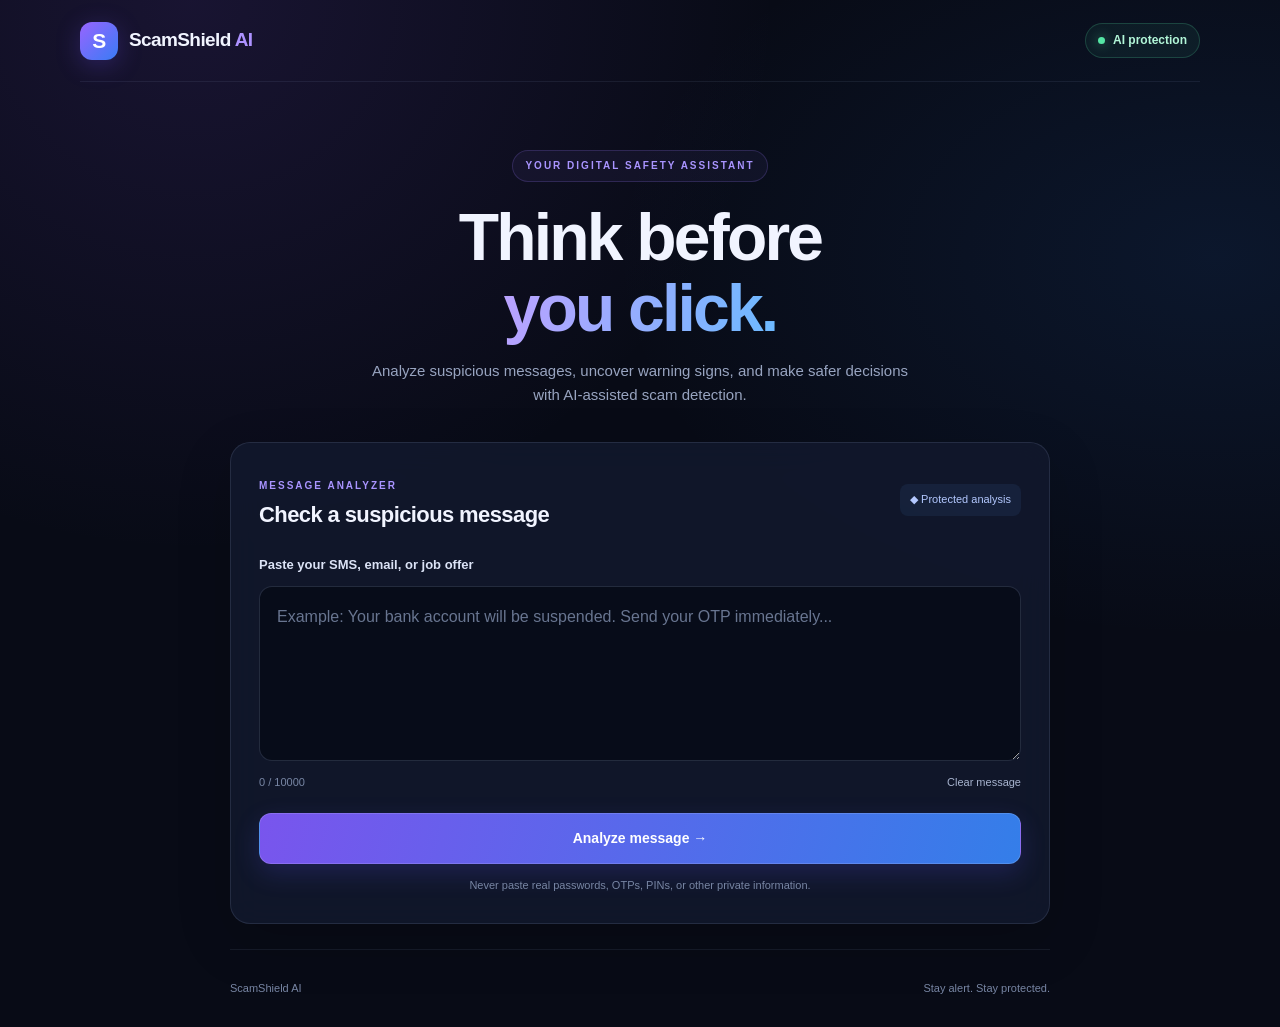
==== static/index.html @ 2cc8d0f4 "Build ScamShield AI web interface with Gemini analysis" ====
<!DOCTYPE html>
<html lang="en">
<head>
  <meta charset="UTF-8">
  <meta name="viewport" content="width=device-width, initial-scale=1.0">
  <meta name="theme-color" content="#0b1020">
  <title>ScamShield AI — Message Security</title>
  <link rel="stylesheet" href="/static/style.css">
  <script src="/static/script.js" defer></script>
</head>
<body>
  <header class="topbar">
    <a class="brand" href="/">
      <span class="brand-icon">S</span>
      <span>ScamShield<span class="accent"> AI</span></span>
    </a>
    <span class="status"><span class="dot"></span> AI protection</span>
  </header>

  <main class="container">
    <section class="hero">
      <div class="eyebrow">YOUR DIGITAL SAFETY ASSISTANT</div>
      <h1>Think before<br><span class="gradient">you click.</span></h1>
      <p>Analyze suspicious messages, uncover warning signs, and make safer decisions with AI-assisted scam detection.</p>
    </section>

    <section class="analyzer panel">
      <div class="section-heading">
        <div>
          <span class="step-label">MESSAGE ANALYZER</span>
          <h2>Check a suspicious message</h2>
        </div>
        <span class="shield">◆ Protected analysis</span>
      </div>

      <label for="message">Paste your SMS, email, or job offer</label>
      <textarea id="message" maxlength="10000"
        placeholder="Example: Your bank account will be suspended. Send your OTP immediately..."
        aria-describedby="char-count"></textarea>

      <div class="input-footer">
        <span id="char-count">0 / 10000</span>
        <button id="clear-btn" class="text-button" type="button">Clear message</button>
      </div>

      <button id="analyze-btn" class="primary-button" type="button">
        <span id="button-text">Analyze message <span aria-hidden="true">→</span></span>
      </button>

      <p class="privacy-note">Never paste real passwords, OTPs, PINs, or other private information.</p>
      <p id="error-message" class="error" role="alert" hidden></p>
    </section>

    <section id="results" class="results" aria-live="polite" hidden>
      <div class="section-heading">
        <div>
          <span class="step-label">ANALYSIS REPORT</span>
          <h2>Your results</h2>
        </div>
      </div>

      <div class="panel risk-panel">
        <div class="risk-top">
          <div>
            <span class="muted">DETECTED RISK</span>
            <h3 id="risk-level">Analyzing...</h3>
            <p id="assessment"></p>
          </div>
          <div class="score-circle">
            <strong id="risk-score">0</strong>
            <span>risk points</span>
          </div>
        </div>
        <div class="meta-row">
          <span>Category</span>
          <strong id="category">—</strong>
        </div>
      </div>

      <div class="panel result-section">
        <span class="step-label">EVIDENCE</span>
        <h3>Warning indicators</h3>
        <ul id="indicators"></ul>
      </div>

      <div class="panel result-section">
        <span class="step-label">AI INSIGHTS</span>
        <h3>What the AI found</h3>
        <p id="ai-analysis" class="ai-copy"></p>
      </div>

      <div class="panel action-panel">
        <span class="step-label">RECOMMENDED NEXT STEP</span>
        <p id="recommended-action"></p>
      </div>

      <p class="disclaimer">ScamShield identifies warning indicators; it cannot prove that a message is fraudulent or guarantee that a message is safe.</p>
    </section>

    <footer>
      <span>ScamShield AI</span>
      <span>Stay alert. Stay protected.</span>
    </footer>
  </main>
</body>
</html>
---- static/style.css ----
/* =========================================
   ScamShield AI — Main Website Styles
   ========================================= */

:root {
  color-scheme: dark;
  --bg: #080b16;
  --bg-soft: #0e1324;
  --panel: rgba(18, 25, 45, 0.88);
  --panel-border: rgba(151, 165, 205, 0.15);
  --text: #f1f4ff;
  --muted: #98a4c0;
  --purple: #9b78ff;
  --blue: #5ba7ff;
  --green: #55e6a5;
  --red: #ff7185;
  --yellow: #ffcf70;
  --radius: 20px;
}

* {
  box-sizing: border-box;
}

html {
  scroll-behavior: smooth;
}

body {
  margin: 0;
  min-height: 100vh;
  color: var(--text);
  background:
    radial-gradient(
      ellipse at 15% 0%,
      rgba(111, 66, 193, 0.16),
      transparent 38%
    ),
    radial-gradient(
      ellipse at 95% 25%,
      rgba(37, 109, 205, 0.12),
      transparent 35%
    ),
    var(--bg);
  font-family:
    Inter, -apple-system, BlinkMacSystemFont, "Segoe UI",
    sans-serif;
  line-height: 1.6;
}

button,
textarea {
  font: inherit;
}

button {
  -webkit-tap-highlight-color: transparent;
}

button:focus-visible,
textarea:focus-visible,
a:focus-visible {
  outline: 2px solid var(--blue);
  outline-offset: 4px;
}

a {
  color: inherit;
  text-decoration: none;
}

/* Top navigation */

.topbar {
  width: min(1120px, calc(100% - 40px));
  margin: auto;
  min-height: 82px;
  display: flex;
  align-items: center;
  justify-content: space-between;
  gap: 16px;
  border-bottom: 1px solid rgba(151, 165, 205, 0.1);
}

.brand {
  display: inline-flex;
  align-items: center;
  gap: 11px;
  font-size: 19px;
  font-weight: 750;
  letter-spacing: -0.6px;
}

.brand-icon {
  display: grid;
  place-items: center;
  width: 38px;
  height: 38px;
  border-radius: 12px;
  color: white;
  font-size: 21px;
  background: linear-gradient(135deg, #9864ff, #397cf5);
  box-shadow: 0 5px 24px rgba(115, 83, 255, 0.25);
}

.accent {
  color: #ad92ff;
}

.status {
  display: inline-flex;
  align-items: center;
  gap: 8px;
  padding: 7px 12px;
  border: 1px solid rgba(85, 230, 165, 0.2);
  border-radius: 999px;
  color: #b2f6d8;
  background: rgba(85, 230, 165, 0.06);
  font-size: 12px;
  font-weight: 600;
}

.dot {
  width: 7px;
  height: 7px;
  border-radius: 50%;
  background: var(--green);
  box-shadow: 0 0 12px rgba(85, 230, 165, 0.6);
}

/* Main layout */

.container {
  width: min(820px, calc(100% - 40px));
  margin: auto;
}

.hero {
  padding: 68px 0 35px;
  text-align: center;
}

.eyebrow,
.step-label {
  color: #a994ff;
  font-size: 10px;
  font-weight: 800;
  letter-spacing: 2px;
}

.eyebrow {
  display: inline-block;
  padding: 7px 12px;
  border: 1px solid rgba(155, 120, 255, 0.2);
  border-radius: 999px;
  background: rgba(155, 120, 255, 0.06);
}

.hero h1 {
  margin: 20px 0 14px;
  font-size: clamp(42px, 7vw, 66px);
  line-height: 1.08;
  letter-spacing: -2.8px;
  font-weight: 800;
}

.gradient {
  color: #ad92ff;
  background: linear-gradient(100deg, #bba2ff, #6cb9ff);
  -webkit-background-clip: text;
  background-clip: text;
  -webkit-text-fill-color: transparent;
}

.hero > p {
  max-width: 550px;
  margin: 0 auto;
  color: var(--muted);
  font-size: 15px;
}

/* Cards */

.panel {
  border: 1px solid var(--panel-border);
  border-radius: var(--radius);
  background: var(--panel);
  box-shadow: 0 18px 55px rgba(0, 0, 0, 0.16);
  backdrop-filter: blur(16px);
  -webkit-backdrop-filter: blur(16px);
}

.analyzer {
  padding: 28px;
}

.section-heading {
  display: flex;
  align-items: center;
  justify-content: space-between;
  gap: 16px;
  margin-bottom: 25px;
}

.section-heading h2 {
  margin: 5px 0 0;
  font-size: 22px;
  line-height: 1.3;
  letter-spacing: -0.6px;
}

.shield {
  padding: 7px 10px;
  border-radius: 8px;
  color: #b4c8ff;
  background: rgba(91, 167, 255, 0.08);
  font-size: 11px;
  white-space: nowrap;
}

label {
  display: block;
  margin-bottom: 10px;
  color: #dce3f6;
  font-size: 13px;
  font-weight: 650;
}

textarea {
  display: block;
  width: 100%;
  min-height: 175px;
  padding: 17px;
  resize: vertical;
  border: 1px solid rgba(151, 165, 205, 0.2);
  border-radius: 13px;
  outline: none;
  color: var(--text);
  background: rgba(5, 9, 20, 0.7);
  transition: border-color 0.2s, box-shadow 0.2s;
}

textarea::placeholder {
  color: #687590;
}

textarea:focus {
  border-color: rgba(155, 120, 255, 0.8);
  box-shadow: 0 0 0 4px rgba(155, 120, 255, 0.09);
}

.input-footer {
  display: flex;
  justify-content: space-between;
  align-items: center;
  gap: 12px;
  margin: 9px 0 18px;
  color: #7886a4;
  font-size: 11px;
}

.text-button {
  padding: 4px 0;
  border: 0;
  color: #a9b5d0;
  background: transparent;
  cursor: pointer;
}

.text-button:hover {
  color: white;
}

.primary-button {
  display: flex;
  align-items: center;
  justify-content: center;
  gap: 10px;
  width: 100%;
  min-height: 51px;
  padding: 12px 20px;
  border: 1px solid rgba(255, 255, 255, 0.14);
  border-radius: 12px;
  color: white;
  background: linear-gradient(105deg, #7955ed, #347ee9);
  box-shadow: 0 9px 26px rgba(94, 82, 238, 0.2);
  font-size: 14px;
  font-weight: 750;
  cursor: pointer;
  transition: transform 0.2s, filter 0.2s, opacity 0.2s;
}

.primary-button:hover:not(:disabled) {
  transform: translateY(-2px);
  filter: brightness(1.1);
}

.primary-button:active:not(:disabled) {
  transform: translateY(0);
}

.primary-button:disabled {
  opacity: 0.65;
  cursor: wait;
}

.privacy-note {
  margin: 13px 0 0;
  color: #7886a4;
  font-size: 11px;
  text-align: center;
}

.error {
  margin: 15px 0 0;
  padding: 12px;
  border: 1px solid rgba(255, 113, 133, 0.25);
  border-radius: 10px;
  color: #ffabb7;
  background: rgba(255, 113, 133, 0.07);
  font-size: 13px;
}

/* Results */

.results {
  margin-top: 42px;
  scroll-margin-top: 24px;
}

.results[hidden] {
  display: none;
}

.risk-panel {
  padding: 25px;
  margin-bottom: 16px;
}

.risk-top {
  display: flex;
  justify-content: space-between;
  align-items: center;
  gap: 20px;
}

.muted {
  color: var(--muted);
  font-size: 10px;
  font-weight: 800;
  letter-spacing: 1.5px;
}

.risk-top h3 {
  margin: 6px 0;
  font-size: 28px;
  line-height: 1.2;
  overflow-wrap: anywhere;
}

.risk-top p {
  margin: 0;
  color: var(--muted);
  font-size: 13px;
}

.score-circle {
  display: flex;
  flex-shrink: 0;
  flex-direction: column;
  align-items: center;
  justify-content: center;
  width: 94px;
  height: 94px;
  border: 1px solid rgba(155, 120, 255, 0.3);
  border-radius: 50%;
  background: rgba(155, 120, 255, 0.08);
}

.score-circle strong {
  font-size: 29px;
  line-height: 1.2;
}

.score-circle span {
  color: var(--muted);
  font-size: 9px;
}

.meta-row {
  display: flex;
  justify-content: space-between;
  align-items: center;
  gap: 12px;
  margin-top: 24px;
  padding-top: 17px;
  border-top: 1px solid var(--panel-border);
  color: var(--muted);
  font-size: 12px;
}

.meta-row strong {
  color: #d9dfff;
  text-align: right;
}

.result-section,
.action-panel {
  padding: 23px;
  margin-bottom: 16px;
}

.result-section h3 {
  margin: 6px 0 15px;
  font-size: 18px;
}

#indicators {
  display: grid;
  gap: 10px;
  margin: 0;
  padding: 0;
  list-style: none;
}

#indicators li {
  position: relative;
  padding: 12px 14px 12px 35px;
  border: 1px solid rgba(151, 165, 205, 0.1);
  border-radius: 10px;
  color: #d6deef;
  background: rgba(255, 255, 255, 0.025);
  font-size: 13px;
  overflow-wrap: anywhere;
}

#indicators li::before {
  position: absolute;
  top: 12px;
  left: 13px;
  content: "!";
  display: grid;
  place-items: center;
  width: 15px;
  height: 15px;
  border-radius: 50%;
  color: var(--yellow);
  background: rgba(255, 207, 112, 0.12);
  font-size: 10px;
  font-weight: 900;
}

#indicators li.no-indicators {
  padding-left: 14px;
  color: #b2f6d8;
}

#indicators li.no-indicators::before {
  display: none;
}

.ai-copy {
  margin: 0;
  color: #c1cbe1;
  font-size: 14px;
  line-height: 1.85;
  overflow-wrap: anywhere;
  white-space: pre-wrap;
}

.action-panel {
  border-color: rgba(85, 230, 165, 0.16);
  background: linear-gradient(
    130deg,
    rgba(35, 112, 94, 0.12),
    rgba(18, 25, 45, 0.9)
  );
}

.action-panel .step-label {
  color: var(--green);
}

.action-panel p {
  margin: 10px 0 0;
  color: #d7f7e8;
  font-size: 14px;
  line-height: 1.8;
}

.disclaimer {
  margin: 16px 0 0;
  color: #7886a4;
  font-size: 11px;
  text-align: center;
}

/* Risk levels — JavaScript can apply these classes */

.risk-high .risk-top h3 {
  color: var(--red);
}

.risk-medium .risk-top h3 {
  color: var(--yellow);
}

.risk-low .risk-top h3 {
  color: var(--blue);
}

.risk-safe .risk-top h3 {
  color: var(--green);
}

/* Footer */

footer {
  display: flex;
  justify-content: space-between;
  gap: 15px;
  padding: 30px 0;
  margin-top: 25px;
  border-top: 1px solid rgba(151, 165, 205, 0.1);
  color: #7886a4;
  font-size: 11px;
}

/* Responsive layout */

@media (max-width: 600px) {
  .topbar {
    width: calc(100% - 28px);
    min-height: 70px;
  }

  .container {
    width: calc(100% - 28px);
  }

  .hero {
    padding: 48px 0 27px;
  }

  .hero h1 {
    letter-spacing: -1.8px;
  }

  .hero > p {
    font-size: 13px;
  }

  .analyzer {
    padding: 19px;
  }

  .section-heading {
    align-items: flex-start;
  }

  .section-heading h2 {
    font-size: 19px;
  }

  .shield {
    display: none;
  }

  textarea {
    min-height: 155px;
  }

  .risk-panel,
  .result-section,
  .action-panel {
    padding: 18px;
  }

  .risk-top {
    align-items: flex-start;
    gap: 12px;
  }

  .risk-top h3 {
    font-size: 23px;
  }

  .score-circle {
    width: 76px;
    height: 76px;
  }

  .score-circle strong {
    font-size: 24px;
  }

  footer {
    font-size: 10px;
  }
}

@media (prefers-reduced-motion: reduce) {
  *,
  *::before,
  *::after {
    scroll-behavior: auto !important;
    transition-duration: 0.01ms !important;
    animation-duration: 0.01ms !important;
  }
}
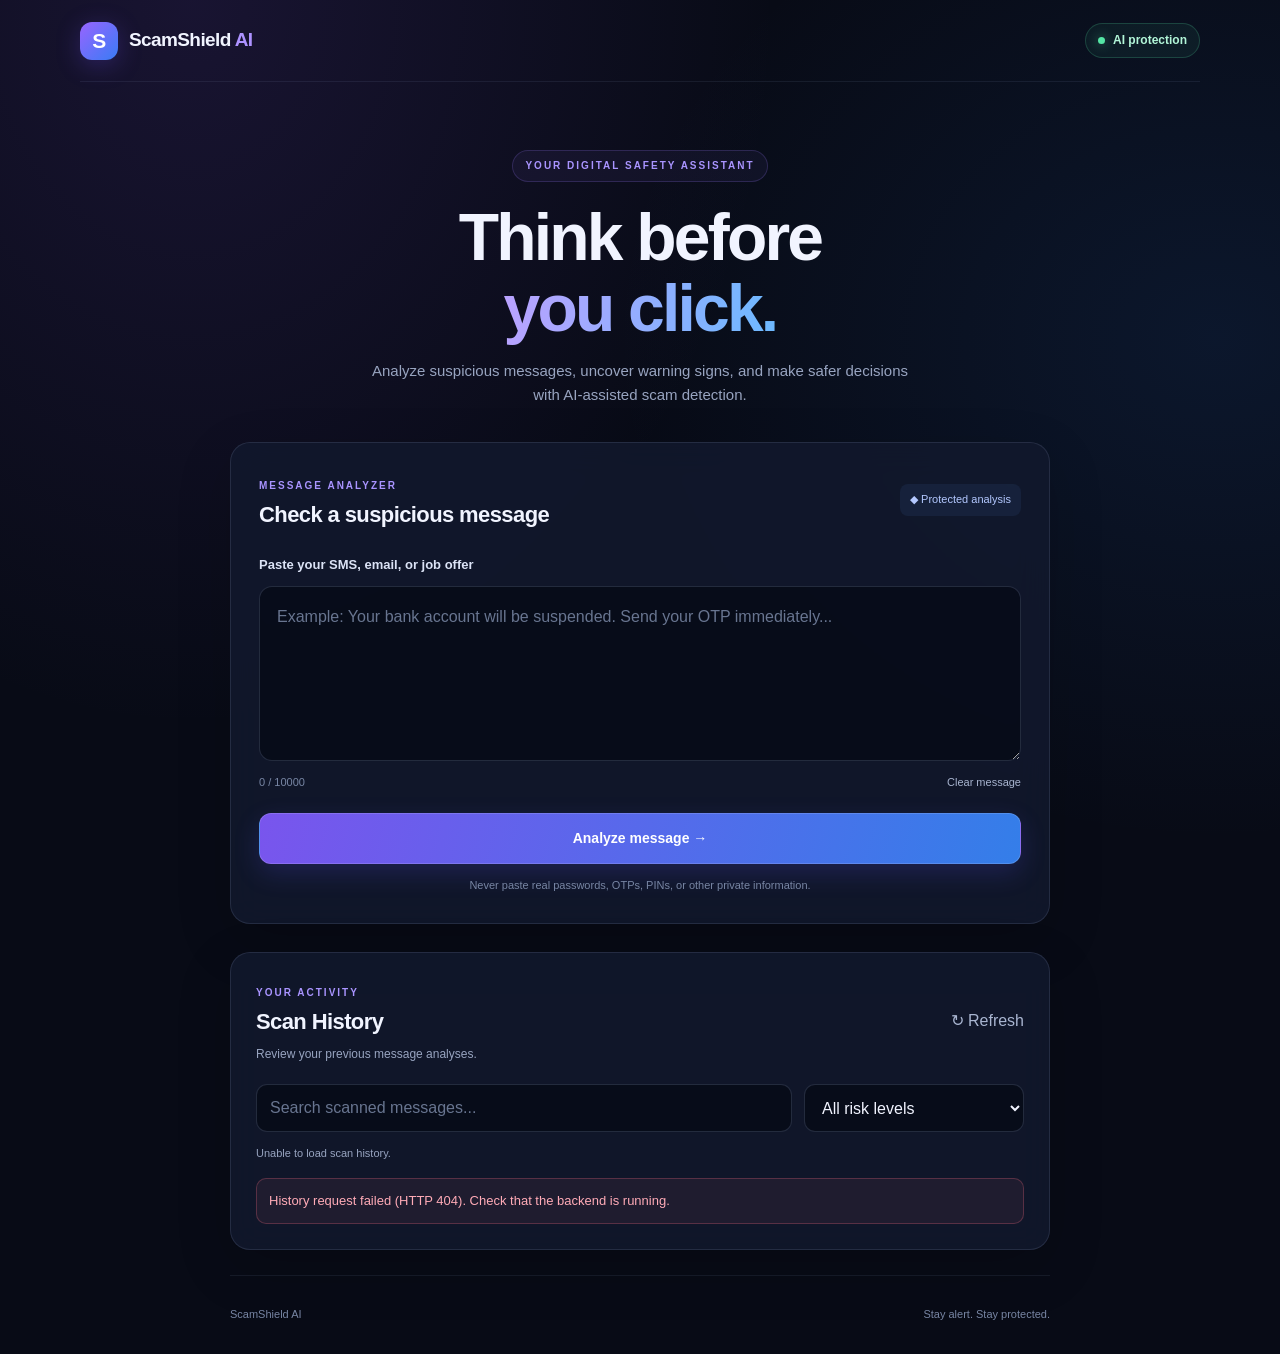
==== commit 5ff9c65e: "Add scan history dashboard with search and risk filters" ====
--- a/static/index.html
+++ b/static/index.html
@@ -5,13 +5,15 @@
   <meta charset="UTF-8">
   <meta name="viewport" content="width=device-width, initial-scale=1.0">
   <meta name="theme-color" content="#0b1020">
+  <meta name="description" content="Analyze suspicious messages and discover potential scam warning signs with ScamShield AI.">
   <title>ScamShield AI — Message Security</title>
   <link rel="stylesheet" href="/static/style.css">
   <script src="/static/script.js" defer></script>
 </head>
+
 <body>
   <header class="topbar">
-    <a class="brand" href="/">
+    <a class="brand" href="/" aria-label="ScamShield AI home">
       <span class="brand-icon">S</span>
       <span>ScamShield<span class="accent"> AI</span></span>
     </a>
@@ -19,12 +21,17 @@
   </header>
 
   <main class="container">
+    <!-- Hero -->
     <section class="hero">
       <div class="eyebrow">YOUR DIGITAL SAFETY ASSISTANT</div>
       <h1>Think before<br><span class="gradient">you click.</span></h1>
-      <p>Analyze suspicious messages, uncover warning signs, and make safer decisions with AI-assisted scam detection.</p>
-    </section>
-
+      <p>
+        Analyze suspicious messages, uncover warning signs, and make
+        safer decisions with AI-assisted scam detection.
+      </p>
+    </section>
+
+    <!-- Message Analyzer -->
     <section class="analyzer panel">
       <div class="section-heading">
         <div>
@@ -35,23 +42,33 @@
       </div>
 
       <label for="message">Paste your SMS, email, or job offer</label>
-      <textarea id="message" maxlength="10000"
+      <textarea
+        id="message"
+        maxlength="10000"
         placeholder="Example: Your bank account will be suspended. Send your OTP immediately..."
-        aria-describedby="char-count"></textarea>
+        aria-describedby="char-count"
+      ></textarea>
 
       <div class="input-footer">
         <span id="char-count">0 / 10000</span>
-        <button id="clear-btn" class="text-button" type="button">Clear message</button>
+        <button id="clear-btn" class="text-button" type="button">
+          Clear message
+        </button>
       </div>
 
       <button id="analyze-btn" class="primary-button" type="button">
-        <span id="button-text">Analyze message <span aria-hidden="true">→</span></span>
+        <span id="button-text">
+          Analyze message <span aria-hidden="true">→</span>
+        </span>
       </button>
 
-      <p class="privacy-note">Never paste real passwords, OTPs, PINs, or other private information.</p>
+      <p class="privacy-note">
+        Never paste real passwords, OTPs, PINs, or other private information.
+      </p>
       <p id="error-message" class="error" role="alert" hidden></p>
     </section>
 
+    <!-- Current Analysis Results -->
     <section id="results" class="results" aria-live="polite" hidden>
       <div class="section-heading">
         <div>
@@ -67,11 +84,13 @@
             <h3 id="risk-level">Analyzing...</h3>
             <p id="assessment"></p>
           </div>
+
           <div class="score-circle">
             <strong id="risk-score">0</strong>
             <span>risk points</span>
           </div>
         </div>
+
         <div class="meta-row">
           <span>Category</span>
           <strong id="category">—</strong>
@@ -95,13 +114,116 @@
         <p id="recommended-action"></p>
       </div>
 
-      <p class="disclaimer">ScamShield identifies warning indicators; it cannot prove that a message is fraudulent or guarantee that a message is safe.</p>
-    </section>
-
+      <p class="disclaimer">
+        ScamShield identifies warning indicators; it cannot prove that a
+        message is fraudulent or guarantee that a message is safe.
+      </p>
+    </section>
+
+    <!-- Day 49: Scan History Dashboard -->
+    <section id="history-dashboard" class="history-dashboard panel">
+      <div class="section-heading">
+        <div>
+          <span class="step-label">YOUR ACTIVITY</span>
+          <h2>Scan History</h2>
+          <p class="history-subtitle">
+            Review your previous message analyses.
+          </p>
+        </div>
+
+        <button
+          id="history-refresh"
+          class="text-button"
+          type="button"
+        >
+          ↻ Refresh
+        </button>
+      </div>
+
+      <!-- Search and risk filter -->
+      <div class="history-toolbar">
+        <input
+          id="history-search"
+          type="search"
+          placeholder="Search scanned messages..."
+          aria-label="Search scan history"
+        >
+
+        <select
+          id="history-filter"
+          aria-label="Filter by risk level"
+        >
+          <option value="ALL">All risk levels</option>
+          <option value="HIGH">High risk</option>
+          <option value="MEDIUM">Medium risk</option>
+          <option value="LOW">Low risk</option>
+          <option value="NO OBVIOUS INDICATORS">
+            No obvious indicators
+          </option>
+        </select>
+      </div>
+
+      <p id="history-count" class="history-subtitle">
+        Loading history...
+      </p>
+
+      <p id="history-error" class="error" role="alert" hidden></p>
+
+      <!-- History entries are added by script.js -->
+      <div id="history-list" class="history-list"></div>
+
+      <!-- Empty state -->
+      <div id="history-empty" class="history-empty" hidden>
+        <h3>No scans found</h3>
+        <p>Analyze a message or change your search filters.</p>
+      </div>
+
+      <!-- Selected saved scan details -->
+      <div id="history-detail" class="history-detail" hidden>
+        <div class="section-heading">
+          <div>
+            <span class="step-label">SAVED REPORT</span>
+            <h3>Previous scan details</h3>
+          </div>
+
+          <button
+            id="history-close"
+            class="text-button"
+            type="button"
+          >
+            Close
+          </button>
+        </div>
+
+        <div class="history-detail-grid">
+          <div>
+            <span class="muted">RISK LEVEL</span>
+            <h3 id="detail-risk">—</h3>
+          </div>
+
+          <div>
+            <span class="muted">RISK SCORE</span>
+            <h3 id="detail-score">—</h3>
+          </div>
+        </div>
+
+        <p class="muted">Scan date</p>
+        <p id="detail-date"></p>
+
+        <p class="muted">Original message</p>
+        <pre id="detail-message" class="history-message"></pre>
+
+        <p class="history-subtitle">
+          This is a saved summary, not a newly generated AI report.
+        </p>
+      </div>
+    </section>
+
+    <!-- Footer -->
     <footer>
       <span>ScamShield AI</span>
       <span>Stay alert. Stay protected.</span>
     </footer>
   </main>
 </body>
-</html>+</html>
--- a/static/style.css
+++ b/static/style.css
@@ -1,6 +1,7 @@
 
 /* =========================================
    ScamShield AI — Main Website Styles
+  
    ========================================= */
 
 :root {
@@ -50,7 +51,9 @@
 }
 
 button,
-textarea {
+textarea,
+input,
+select {
   font: inherit;
 }
 
@@ -60,6 +63,8 @@
 
 button:focus-visible,
 textarea:focus-visible,
+input:focus-visible,
+select:focus-visible,
 a:focus-visible {
   outline: 2px solid var(--blue);
   outline-offset: 4px;
@@ -68,6 +73,10 @@
 a {
   color: inherit;
   text-decoration: none;
+}
+
+[hidden] {
+  display: none !important;
 }
 
 /* Top navigation */
@@ -268,8 +277,13 @@
   cursor: pointer;
 }
 
-.text-button:hover {
+.text-button:hover:not(:disabled) {
   color: white;
+}
+
+.text-button:disabled {
+  opacity: 0.55;
+  cursor: wait;
 }
 
 .primary-button {
@@ -496,7 +510,7 @@
   text-align: center;
 }
 
-/* Risk levels — JavaScript can apply these classes */
+/* Risk levels */
 
 .risk-high .risk-top h3 {
   color: var(--red);
@@ -512,6 +526,225 @@
 
 .risk-safe .risk-top h3 {
   color: var(--green);
+}
+
+/* =========================================
+   DAY 49 — SCAN HISTORY DASHBOARD
+   ========================================= */
+
+.history-dashboard {
+  margin-top: 28px;
+  padding: 25px;
+  scroll-margin-top: 24px;
+}
+
+.history-dashboard .section-heading {
+  margin-bottom: 20px;
+}
+
+.history-subtitle {
+  margin: 7px 0 0;
+  color: var(--muted);
+  font-size: 12px;
+  line-height: 1.7;
+}
+
+.history-toolbar {
+  display: grid;
+  grid-template-columns: minmax(0, 1fr) minmax(170px, 220px);
+  gap: 12px;
+  margin: 20px 0 12px;
+}
+
+.history-toolbar input,
+.history-toolbar select {
+  width: 100%;
+  min-width: 0;
+  min-height: 44px;
+  padding: 10px 13px;
+  border: 1px solid rgba(151, 165, 205, 0.2);
+  border-radius: 11px;
+  color: var(--text);
+  background: rgba(5, 9, 20, 0.7);
+}
+
+.history-toolbar input::placeholder {
+  color: #687590;
+}
+
+.history-toolbar input:focus,
+.history-toolbar select:focus {
+  border-color: var(--purple);
+}
+
+.history-toolbar select option {
+  color: var(--text);
+  background: var(--bg-soft);
+}
+
+#history-count {
+  margin: 12px 0;
+  font-size: 11px;
+}
+
+.history-list {
+  display: grid;
+  gap: 10px;
+}
+
+.history-item {
+  display: flex;
+  align-items: center;
+  justify-content: space-between;
+  gap: 16px;
+  width: 100%;
+  padding: 15px;
+  border: 1px solid rgba(151, 165, 205, 0.14);
+  border-radius: 13px;
+  color: var(--text);
+  background: rgba(255, 255, 255, 0.025);
+  text-align: left;
+  cursor: pointer;
+  transition:
+    border-color 0.2s,
+    background 0.2s,
+    transform 0.2s;
+}
+
+.history-item:hover {
+  border-color: rgba(155, 120, 255, 0.6);
+  background: rgba(124, 58, 237, 0.08);
+  transform: translateY(-1px);
+}
+
+.history-item-main {
+  flex: 1;
+  min-width: 0;
+}
+
+.history-item-message {
+  display: block;
+  color: #e1e7f7;
+  font-size: 13px;
+  line-height: 1.6;
+  overflow-wrap: anywhere;
+}
+
+.history-item-date {
+  display: block;
+  margin-top: 6px;
+  color: var(--muted);
+  font-size: 10px;
+}
+
+.history-item-meta {
+  display: flex;
+  flex-shrink: 0;
+  flex-direction: column;
+  align-items: flex-end;
+  gap: 6px;
+}
+
+.history-risk {
+  font-size: 10px;
+  font-weight: 800;
+  letter-spacing: 0.7px;
+}
+
+.history-risk.risk-high {
+  color: var(--red);
+}
+
+.history-risk.risk-medium {
+  color: var(--yellow);
+}
+
+.history-risk.risk-low {
+  color: var(--blue);
+}
+
+.history-risk.risk-safe {
+  color: var(--green);
+}
+
+.history-score {
+  color: var(--muted);
+  font-size: 10px;
+}
+
+.history-empty {
+  padding: 26px 12px;
+  border: 1px dashed rgba(151, 165, 205, 0.2);
+  border-radius: 13px;
+  text-align: center;
+}
+
+.history-empty h3 {
+  margin: 0 0 6px;
+  font-size: 16px;
+}
+
+.history-empty p {
+  margin: 0;
+  color: var(--muted);
+  font-size: 12px;
+}
+
+.history-detail {
+  margin-top: 20px;
+  padding: 20px;
+  border: 1px solid rgba(155, 120, 255, 0.28);
+  border-radius: 15px;
+  background: rgba(155, 120, 255, 0.045);
+  scroll-margin-top: 24px;
+}
+
+.history-detail .section-heading {
+  margin-bottom: 18px;
+}
+
+.history-detail .section-heading h3 {
+  margin: 5px 0 0;
+  font-size: 17px;
+}
+
+.history-detail-grid {
+  display: grid;
+  grid-template-columns: 1fr 1fr;
+  gap: 14px;
+  margin: 18px 0;
+}
+
+.history-detail-grid > div {
+  padding: 14px;
+  border: 1px solid rgba(151, 165, 205, 0.12);
+  border-radius: 11px;
+  background: rgba(255, 255, 255, 0.025);
+}
+
+.history-detail-grid h3 {
+  margin: 6px 0 0;
+  font-size: 20px;
+  overflow-wrap: anywhere;
+}
+
+.history-detail > p {
+  margin: 12px 0 6px;
+}
+
+.history-message {
+  max-height: 260px;
+  overflow: auto;
+  padding: 14px;
+  border: 1px solid rgba(151, 165, 205, 0.12);
+  border-radius: 11px;
+  color: #dce3f6;
+  background: rgba(5, 9, 20, 0.6);
+  font-family: inherit;
+  font-size: 13px;
+  line-height: 1.8;
+  white-space: pre-wrap;
+  overflow-wrap: anywhere;
 }
 
 /* Footer */
@@ -595,6 +828,38 @@
     font-size: 24px;
   }
 
+  .history-dashboard {
+    padding: 18px;
+  }
+
+  .history-toolbar {
+    grid-template-columns: 1fr;
+  }
+
+  .history-item {
+    align-items: flex-start;
+    padding: 12px;
+    gap: 10px;
+  }
+
+  .history-item-meta {
+    max-width: 95px;
+    align-items: flex-end;
+    text-align: right;
+  }
+
+  .history-risk {
+    overflow-wrap: anywhere;
+  }
+
+  .history-detail {
+    padding: 14px;
+  }
+
+  .history-detail-grid {
+    gap: 9px;
+  }
+
   footer {
     font-size: 10px;
   }
@@ -608,4 +873,4 @@
     transition-duration: 0.01ms !important;
     animation-duration: 0.01ms !important;
   }
-}+}
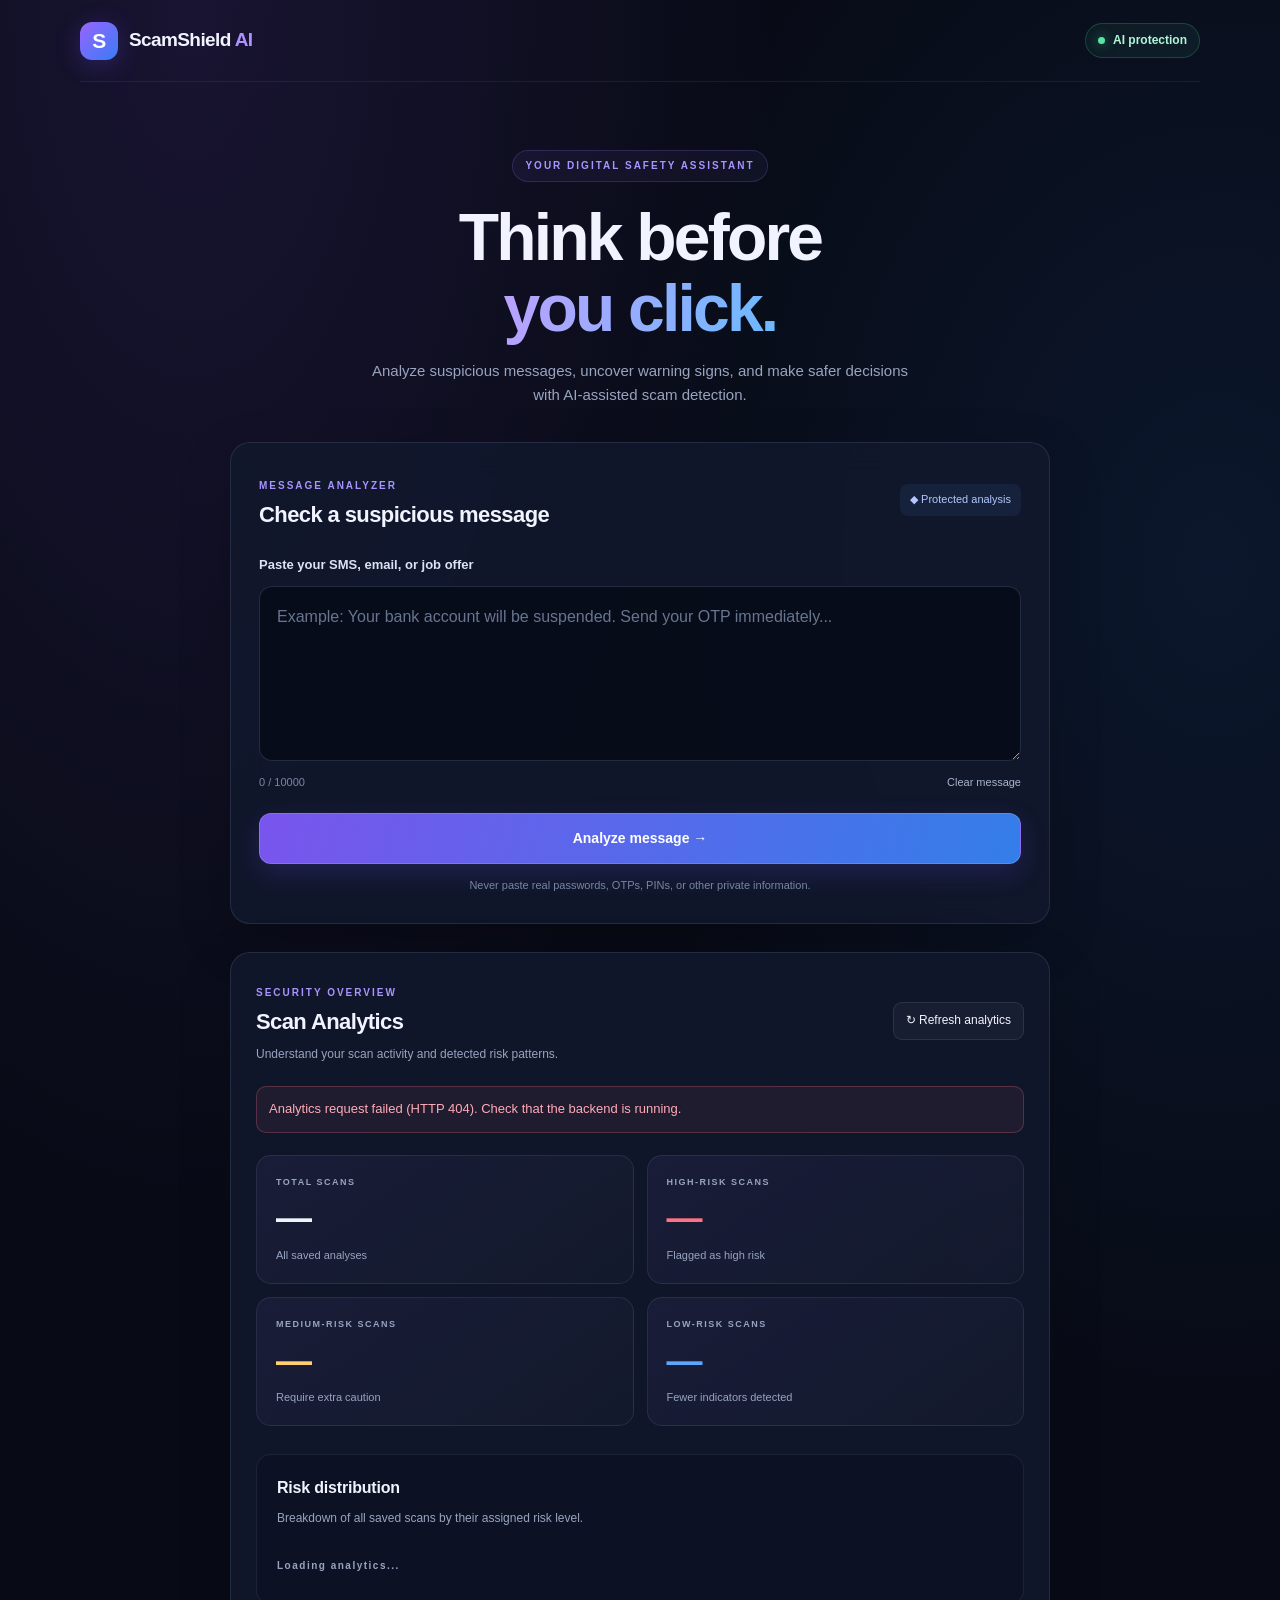
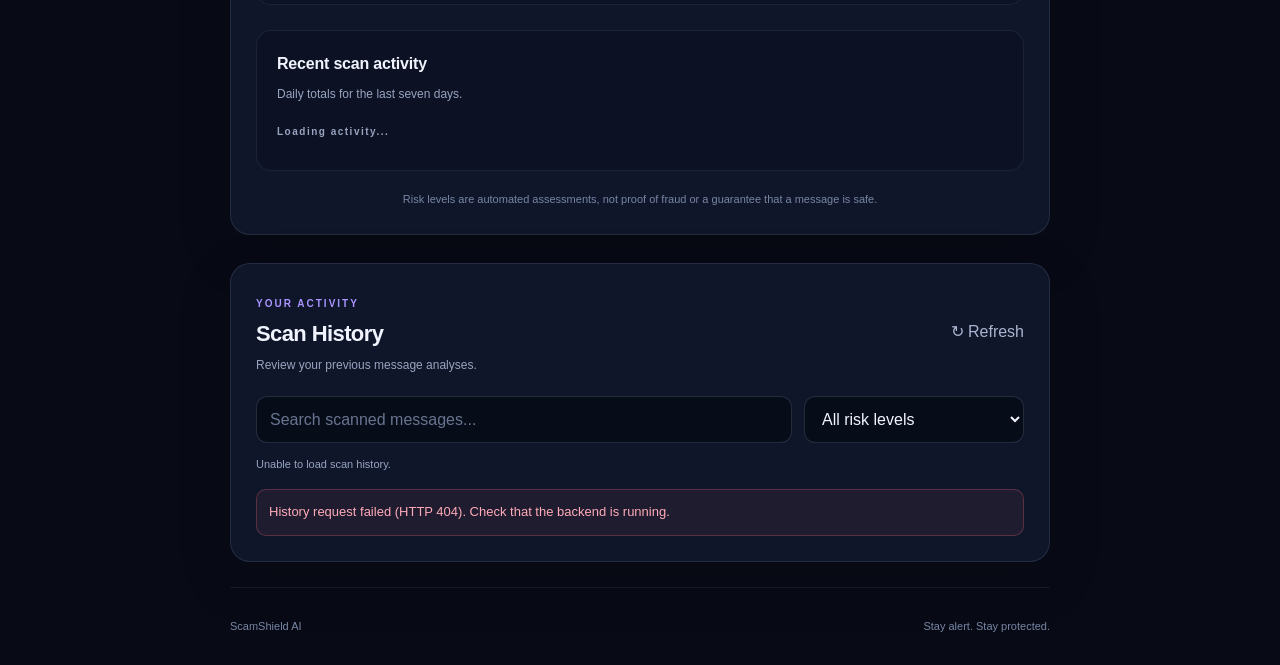
==== commit b75a229e: "Add scan analytics dashboard" ====
--- a/static/index.html
+++ b/static/index.html
@@ -120,12 +120,107 @@
       </p>
     </section>
 
+    <!-- Day 50: Scan Analytics Dashboard -->
+    <section
+      id="analytics-dashboard"
+      class="analytics-dashboard panel"
+      aria-labelledby="analytics-title"
+    >
+      <div class="section-heading">
+        <div>
+          <span class="step-label">SECURITY OVERVIEW</span>
+          <h2 id="analytics-title">Scan Analytics</h2>
+          <p class="history-subtitle">
+            Understand your scan activity and detected risk patterns.
+          </p>
+        </div>
+
+        <button
+          id="stats-refresh"
+          class="text-button"
+          type="button"
+        >
+          ↻ Refresh analytics
+        </button>
+      </div>
+
+      <p id="stats-error" class="error" role="alert" hidden></p>
+
+      <!-- Summary cards -->
+      <div class="stats-grid">
+        <article class="stat-card">
+          <span class="muted">TOTAL SCANS</span>
+          <strong id="stat-total">—</strong>
+          <span class="stat-caption">All saved analyses</span>
+        </article>
+
+        <article class="stat-card">
+          <span class="muted">HIGH-RISK SCANS</span>
+          <strong id="stat-high">—</strong>
+          <span class="stat-caption">Flagged as high risk</span>
+        </article>
+
+        <article class="stat-card">
+          <span class="muted">MEDIUM-RISK SCANS</span>
+          <strong id="stat-medium">—</strong>
+          <span class="stat-caption">Require extra caution</span>
+        </article>
+
+        <article class="stat-card">
+          <span class="muted">LOW-RISK SCANS</span>
+          <strong id="stat-low">—</strong>
+          <span class="stat-caption">Fewer indicators detected</span>
+        </article>
+      </div>
+
+      <!-- Risk distribution -->
+      <div class="analytics-section">
+        <h3>Risk distribution</h3>
+        <p class="history-subtitle">
+          Breakdown of all saved scans by their assigned risk level.
+        </p>
+
+        <div
+          id="risk-distribution"
+          class="risk-distribution"
+          aria-live="polite"
+        >
+          <p class="muted">Loading analytics...</p>
+        </div>
+      </div>
+
+      <!-- Recent activity -->
+      <div class="analytics-section">
+        <h3>Recent scan activity</h3>
+        <p class="history-subtitle">
+          Daily totals for the last seven days.
+        </p>
+
+        <div
+          id="activity-chart"
+          class="activity-chart"
+          aria-live="polite"
+        >
+          <p class="muted">Loading activity...</p>
+        </div>
+      </div>
+
+      <p class="disclaimer">
+        Risk levels are automated assessments, not proof of fraud or a
+        guarantee that a message is safe.
+      </p>
+    </section>
+
     <!-- Day 49: Scan History Dashboard -->
-    <section id="history-dashboard" class="history-dashboard panel">
+    <section
+      id="history-dashboard"
+      class="history-dashboard panel"
+      aria-labelledby="history-title"
+    >
       <div class="section-heading">
         <div>
           <span class="step-label">YOUR ACTIVITY</span>
-          <h2>Scan History</h2>
+          <h2 id="history-title">Scan History</h2>
           <p class="history-subtitle">
             Review your previous message analyses.
           </p>
@@ -226,4 +321,4 @@
     </footer>
   </main>
 </body>
-</html>
+</html>
--- a/static/style.css
+++ b/static/style.css
@@ -874,3 +874,346 @@
     animation-duration: 0.01ms !important;
   }
 }
+
+/* =========================================
+   DAY 50 - SCAN ANALYTICS DASHBOARD
+   ========================================= */
+
+.analytics-dashboard {
+  margin-top: 28px;
+  padding: 25px;
+  scroll-margin-top: 24px;
+}
+
+.analytics-dashboard .section-heading {
+  margin-bottom: 22px;
+}
+
+#stats-refresh {
+  flex-shrink: 0;
+  padding: 8px 12px;
+  border: 1px solid var(--panel-border);
+  border-radius: 9px;
+  color: var(--text);
+  background: rgba(255, 255, 255, 0.035);
+  font-size: 12px;
+  cursor: pointer;
+}
+
+#stats-refresh:hover:not(:disabled) {
+  border-color: rgba(155, 120, 255, 0.5);
+  background: rgba(155, 120, 255, 0.08);
+}
+
+#stats-refresh:disabled {
+  opacity: 0.6;
+  cursor: wait;
+}
+
+/* Summary cards */
+
+.stats-grid {
+  display: grid;
+  grid-template-columns: repeat(2, minmax(0, 1fr));
+  gap: 13px;
+  margin: 22px 0 28px;
+}
+
+.stat-card {
+  display: flex;
+  flex-direction: column;
+  align-items: flex-start;
+  gap: 7px;
+  min-width: 0;
+  padding: 19px;
+  border: 1px solid rgba(151, 165, 205, 0.14);
+  border-radius: 15px;
+  background: linear-gradient(
+    145deg,
+    rgba(155, 120, 255, 0.07),
+    rgba(255, 255, 255, 0.015)
+  );
+  transition:
+    transform 0.2s ease,
+    border-color 0.2s ease,
+    background 0.2s ease;
+}
+
+.stat-card:hover {
+  transform: translateY(-2px);
+  border-color: rgba(155, 120, 255, 0.35);
+  background: rgba(155, 120, 255, 0.07);
+}
+
+.stat-card .muted {
+  font-size: 9px;
+  line-height: 1.6;
+}
+
+.stat-card strong {
+  color: var(--text);
+  font-size: clamp(27px, 4vw, 36px);
+  font-weight: 800;
+  line-height: 1.2;
+  letter-spacing: -1px;
+  overflow-wrap: anywhere;
+}
+
+.stat-card:nth-child(2) strong {
+  color: var(--red);
+}
+
+.stat-card:nth-child(3) strong {
+  color: var(--yellow);
+}
+
+.stat-card:nth-child(4) strong {
+  color: var(--blue);
+}
+
+.stat-caption {
+  color: var(--muted);
+  font-size: 11px;
+  line-height: 1.6;
+}
+
+/* Analytics sections */
+
+.analytics-section {
+  margin-top: 25px;
+  padding: 20px;
+  border: 1px solid rgba(151, 165, 205, 0.12);
+  border-radius: 15px;
+  background: rgba(5, 9, 20, 0.25);
+}
+
+.analytics-section h3 {
+  margin: 0;
+  font-size: 16px;
+  letter-spacing: -0.2px;
+}
+
+.analytics-section > .history-subtitle {
+  margin-bottom: 20px;
+}
+
+/* Risk distribution */
+
+.risk-distribution {
+  display: grid;
+  gap: 19px;
+}
+
+.distribution-row {
+  display: grid;
+  gap: 9px;
+}
+
+.distribution-heading {
+  display: flex;
+  align-items: center;
+  justify-content: space-between;
+  gap: 12px;
+}
+
+.distribution-label {
+  color: #dce3f6;
+  font-size: 12px;
+  overflow-wrap: anywhere;
+}
+
+.distribution-value {
+  flex-shrink: 0;
+  color: var(--muted);
+  font-size: 11px;
+  font-variant-numeric: tabular-nums;
+}
+
+.distribution-track {
+  width: 100%;
+  height: 9px;
+  overflow: hidden;
+  border: 1px solid rgba(151, 165, 205, 0.08);
+  border-radius: 999px;
+  background: rgba(255, 255, 255, 0.055);
+}
+
+.distribution-fill {
+  width: 0;
+  height: 100%;
+  border-radius: inherit;
+  transition: width 0.6s ease;
+}
+
+.distribution-fill.risk-high {
+  background: linear-gradient(90deg, #f04462, #ff8495);
+  box-shadow: 0 0 12px rgba(255, 113, 133, 0.18);
+}
+
+.distribution-fill.risk-medium {
+  background: linear-gradient(90deg, #e9a52c, #ffcf70);
+}
+
+.distribution-fill.risk-low {
+  background: linear-gradient(90deg, #378ee8, #73b9ff);
+}
+
+.distribution-fill.risk-safe {
+  background: linear-gradient(90deg, #23b984, #69efb8);
+}
+
+.distribution-fill.risk-other {
+  background: linear-gradient(90deg, #8a75e8, #bba2ff);
+}
+
+/* Seven-day activity chart */
+
+.activity-chart {
+  min-width: 0;
+}
+
+.activity-bars {
+  display: grid;
+  grid-template-columns: repeat(7, minmax(0, 1fr));
+  gap: 10px;
+  min-height: 190px;
+  padding-top: 12px;
+}
+
+.activity-column {
+  display: grid;
+  grid-template-rows: 18px minmax(90px, 1fr) 25px;
+  justify-items: center;
+  gap: 8px;
+  min-width: 0;
+}
+
+.activity-count {
+  color: #dce3f6;
+  font-size: 11px;
+  font-weight: 700;
+  font-variant-numeric: tabular-nums;
+}
+
+.activity-bar-track {
+  display: flex;
+  align-items: flex-end;
+  justify-content: center;
+  width: 100%;
+  max-width: 36px;
+  height: 100%;
+  overflow: hidden;
+  border: 1px solid rgba(151, 165, 205, 0.07);
+  border-radius: 8px;
+  background: rgba(255, 255, 255, 0.035);
+}
+
+.activity-bar {
+  width: 100%;
+  min-height: 0;
+  border-radius: 7px 7px 2px 2px;
+  background: linear-gradient(180deg, #a994ff, #547ff5);
+  box-shadow: 0 0 14px rgba(124, 102, 255, 0.16);
+  transition: height 0.45s ease;
+}
+
+.activity-label {
+  color: var(--muted);
+  font-size: 10px;
+  text-align: center;
+  white-space: nowrap;
+}
+
+.activity-summary {
+  margin: 16px 0 0;
+  padding-top: 13px;
+  border-top: 1px solid rgba(151, 165, 205, 0.1);
+  color: var(--muted);
+  font-size: 11px;
+  line-height: 1.7;
+}
+
+.analytics-dashboard > .disclaimer {
+  margin-top: 20px;
+}
+
+/* Responsive analytics layout */
+
+@media (max-width: 600px) {
+  .analytics-dashboard {
+    padding: 18px;
+  }
+
+  .analytics-dashboard .section-heading {
+    gap: 10px;
+  }
+
+  #stats-refresh {
+    max-width: 130px;
+    font-size: 10px;
+    text-align: center;
+  }
+
+  .stats-grid {
+    gap: 10px;
+    margin: 18px 0 22px;
+  }
+
+  .stat-card {
+    gap: 6px;
+    padding: 14px;
+    border-radius: 12px;
+  }
+
+  .stat-card .muted {
+    font-size: 8px;
+    letter-spacing: 1px;
+  }
+
+  .stat-caption {
+    font-size: 10px;
+  }
+
+  .analytics-section {
+    padding: 14px;
+    margin-top: 18px;
+  }
+
+  .distribution-heading {
+    align-items: flex-start;
+  }
+
+  .distribution-label {
+    font-size: 11px;
+  }
+
+  .distribution-value {
+    font-size: 10px;
+  }
+
+  .activity-bars {
+    gap: 5px;
+    min-height: 165px;
+  }
+
+  .activity-column {
+    grid-template-rows: 17px minmax(80px, 1fr) 23px;
+    gap: 6px;
+  }
+
+  .activity-count {
+    font-size: 10px;
+  }
+
+  .activity-label {
+    font-size: 9px;
+  }
+}
+
+@media (prefers-reduced-motion: reduce) {
+  .stat-card,
+  .distribution-fill,
+  .activity-bar {
+    transition: none;
+  }
+}
